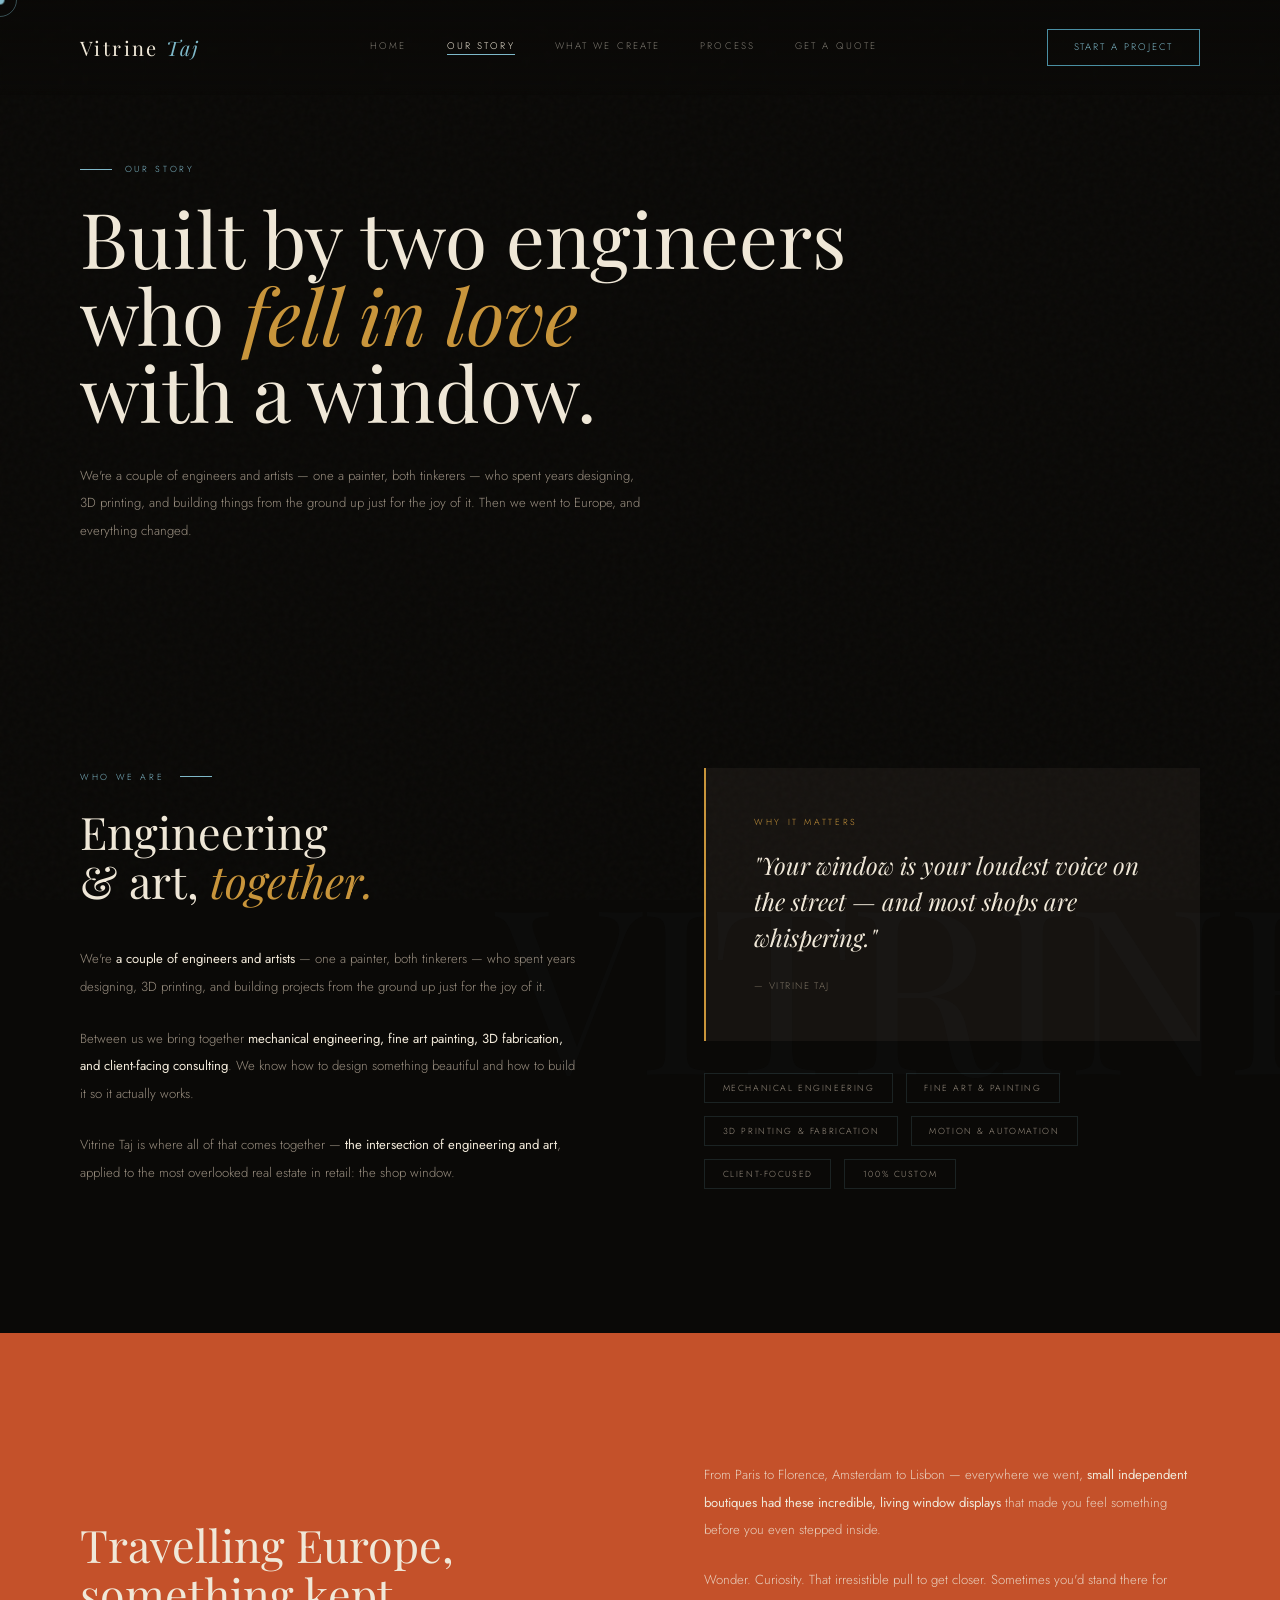
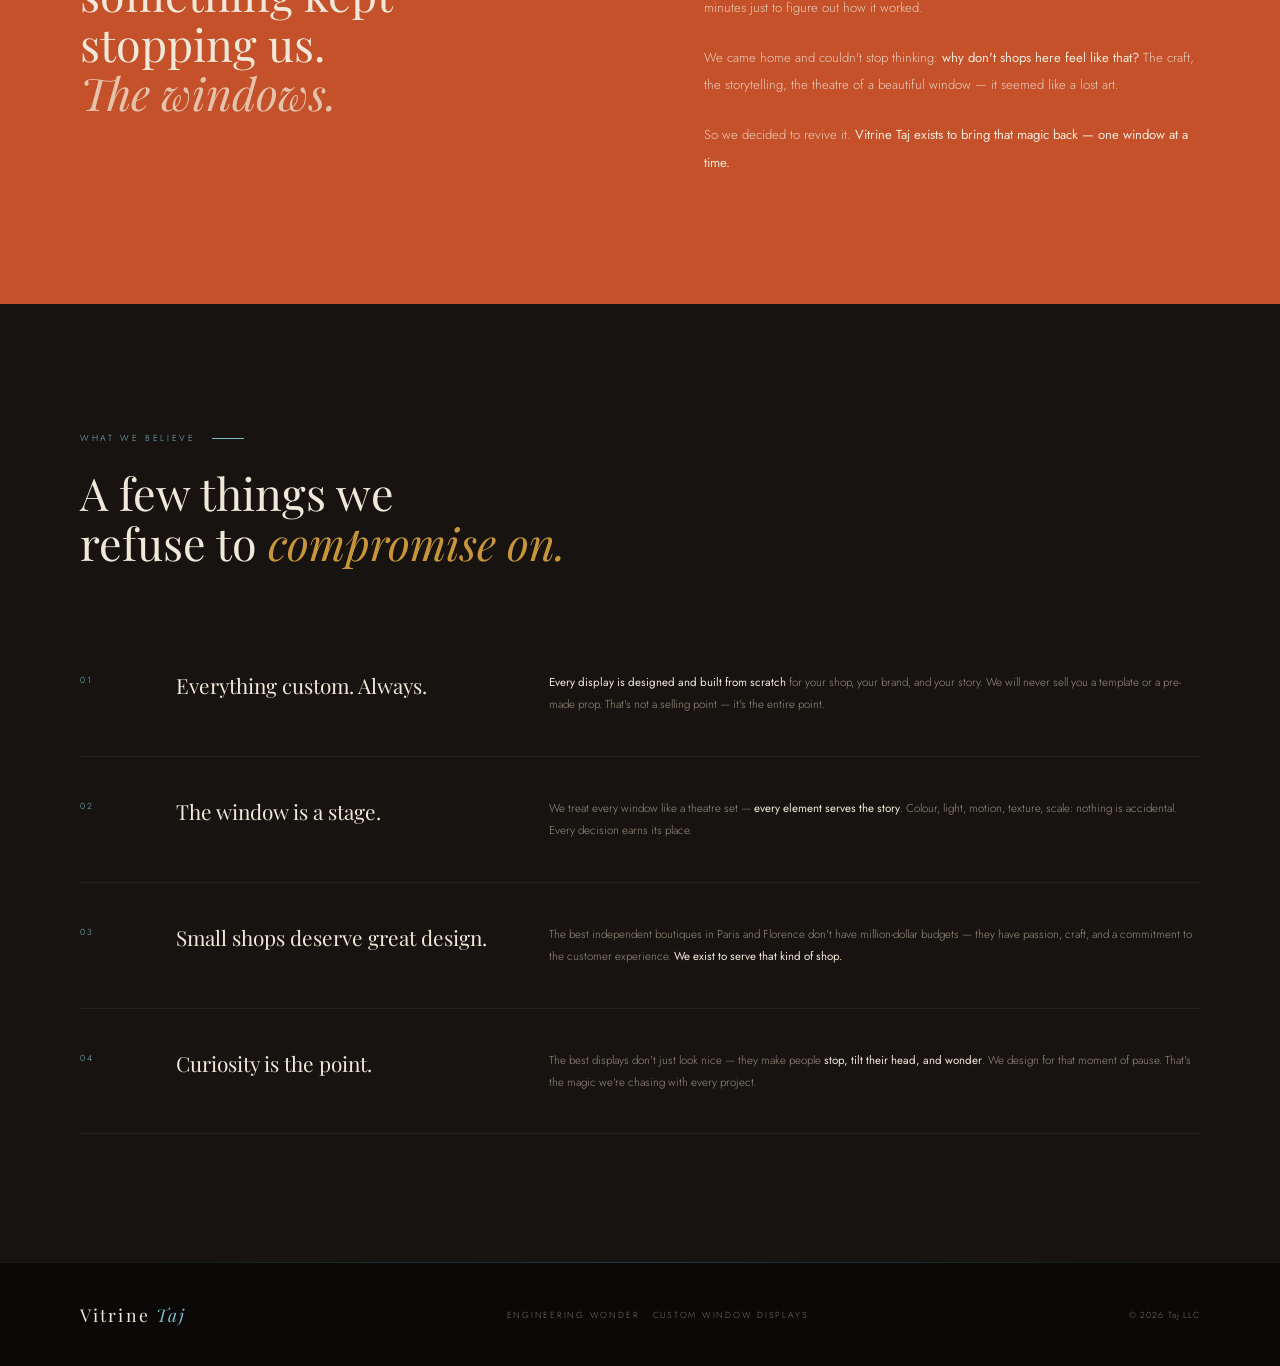
==== about.html @ 6ed7e07c "Add files via upload" ====
<!DOCTYPE html>
<html lang="en">
<head>
<meta charset="UTF-8">
<meta name="viewport" content="width=device-width, initial-scale=1.0">
<meta name="description" content="The story behind Vitrine Taj — two engineers and artists inspired by European shop windows.">
<title>Our Story — Vitrine Taj</title>
<link rel="stylesheet" href="styles.css">
<style>
.about { padding:9rem 5rem;display:grid;grid-template-columns:1fr 1fr;gap:8rem;align-items:center;position:relative;overflow:hidden; }
.about::before { content:'VITRINE';position:absolute;right:-5rem;top:50%;transform:translateY(-50%);font-family:'Playfair Display',serif;font-size:18vw;font-weight:400;color:rgba(126,184,201,.025);pointer-events:none;white-space:nowrap;letter-spacing:-.02em; }
.about-text { font-size:.82rem;line-height:2.1;color:var(--muted-lt);margin-top:2.5rem; }
.about-text p+p { margin-top:1.5rem; }
.about-text strong { color:var(--cream);font-weight:400; }
.about-card { background:var(--dusk);padding:3rem;border-left:2px solid var(--gold); }
.about-card-eyebrow { font-size:.55rem;letter-spacing:.3em;text-transform:uppercase;color:var(--gold);margin-bottom:1.2rem; }
.about-card-quote { font-family:'Playfair Display',serif;font-size:1.5rem;font-style:italic;line-height:1.5;color:var(--cream); }
.about-card-attr { margin-top:1.5rem;font-size:.6rem;letter-spacing:.15em;text-transform:uppercase;color:var(--muted); }
.about-tags { display:flex;flex-wrap:wrap;gap:.8rem;margin-top:2rem; }
.tag { font-size:.55rem;letter-spacing:.18em;text-transform:uppercase;padding:.5rem 1.1rem;border:1px solid rgba(126,184,201,0.15);color:var(--muted-lt);transition:all .3s; }
.tag:hover { border-color:var(--blue);color:var(--cream); }

/* Europe section */
.europe { padding:8rem 5rem;background:var(--orange);display:grid;grid-template-columns:1fr 1fr;gap:8rem;align-items:center; }
.europe h2 { font-family:'Playfair Display',serif;font-size:clamp(2rem,3.5vw,4rem);font-weight:400;line-height:1.1;color:var(--cream); }
.europe h2 em { font-style:italic;color:rgba(240,232,216,.75); }
.europe-body { font-size:.82rem;line-height:2.1;color:rgba(240,232,216,.85); }
.europe-body p+p { margin-top:1.4rem; }
.europe-body strong { color:var(--cream);font-weight:400; }

/* Values */
.values { padding:8rem 5rem;background:var(--dusk); }
.values-list { margin-top:4rem;display:flex;flex-direction:column; }
.value-item { display:grid;grid-template-columns:3rem 1fr 2fr;gap:3rem;align-items:start;padding:2.5rem 0;border-bottom:1px solid rgba(255,255,255,.06); }
.value-num { font-size:.55rem;letter-spacing:.25em;text-transform:uppercase;color:var(--blue);padding-top:.2rem; }
.value-title { font-family:'Playfair Display',serif;font-size:1.3rem;font-weight:400; }
.value-body { font-size:.72rem;line-height:1.95;color:var(--muted-lt); }
.value-body strong { color:var(--cream);font-weight:400; }

@media(max-width:1024px){
  .about,.europe,.values { padding:6rem 2.5rem; }
  .about,.europe { grid-template-columns:1fr;gap:3rem; }
  .value-item { grid-template-columns:2rem 1fr;grid-template-rows:auto auto; }
  .value-body { grid-column:2; }
}
</style>
</head>
<body>
<div class="cur" id="cur"></div>
<div class="cur-r" id="curR"></div>

<nav id="mainNav">
  <a class="nav-logo" href="index.html">Vitrine <span>Taj</span></a>
  <div class="nav-links">
    <a href="index.html">Home</a>
    <a href="about.html">Our Story</a>
    <a href="services.html">What We Create</a>
    <a href="process.html">Process</a>
    <a href="contact.html">Get a Quote</a>
  </div>
  <a href="contact.html" class="nav-cta">Start a Project</a>
  <button class="nav-hamburger" aria-label="Menu"><span></span><span></span><span></span></button>
</nav>
<div class="nav-drawer">
  <a href="index.html">Home</a>
  <a href="about.html">Our Story</a>
  <a href="services.html">What We Create</a>
  <a href="process.html">Process</a>
  <a href="contact.html">Get a Quote</a>
</div>

<div class="page-hero">
  <div class="page-hero-eyebrow" style="opacity:0;animation:riseIn .8s .2s forwards;">Our Story</div>
  <h1 style="opacity:0;animation:riseIn .9s .3s forwards;">Built by two engineers<br>who <em>fell in love</em><br>with a window.</h1>
  <p>We're a couple of engineers and artists — one a painter, both tinkerers — who spent years designing, 3D printing, and building things from the ground up just for the joy of it. Then we went to Europe, and everything changed.</p>
</div>

<section class="about">
  <div class="reveal">
    <div class="section-label">Who We Are</div>
    <h2 class="section-heading">Engineering<br>&amp; art, <em>together.</em></h2>
    <div class="about-text">
      <p>We're <strong>a couple of engineers and artists</strong> — one a painter, both tinkerers — who spent years designing, 3D printing, and building projects from the ground up just for the joy of it.</p>
      <p>Between us we bring together <strong>mechanical engineering, fine art painting, 3D fabrication, and client-facing consulting</strong>. We know how to design something beautiful and how to build it so it actually works.</p>
      <p>Vitrine Taj is where all of that comes together — <strong>the intersection of engineering and art</strong>, applied to the most overlooked real estate in retail: the shop window.</p>
    </div>
  </div>
  <div class="reveal">
    <div class="about-card">
      <div class="about-card-eyebrow">Why it matters</div>
      <div class="about-card-quote">"Your window is your loudest voice on the street — and most shops are whispering."</div>
      <div class="about-card-attr">— Vitrine Taj</div>
    </div>
    <div class="about-tags">
      <span class="tag">Mechanical Engineering</span>
      <span class="tag">Fine Art &amp; Painting</span>
      <span class="tag">3D Printing &amp; Fabrication</span>
      <span class="tag">Motion &amp; Automation</span>
      <span class="tag">Client-Focused</span>
      <span class="tag">100% Custom</span>
    </div>
  </div>
</section>

<section class="europe">
  <div class="reveal">
    <h2>Travelling Europe,<br>something kept<br>stopping us.<br><em>The windows.</em></h2>
  </div>
  <div class="reveal">
    <div class="europe-body">
      <p>From Paris to Florence, Amsterdam to Lisbon — everywhere we went, <strong>small independent boutiques had these incredible, living window displays</strong> that made you feel something before you even stepped inside.</p>
      <p>Wonder. Curiosity. That irresistible pull to get closer. Sometimes you'd stand there for minutes just to figure out how it worked.</p>
      <p>We came home and couldn't stop thinking: <strong>why don't shops here feel like that?</strong> The craft, the storytelling, the theatre of a beautiful window — it seemed like a lost art.</p>
      <p>So we decided to revive it. <strong>Vitrine Taj exists to bring that magic back — one window at a time.</strong></p>
    </div>
  </div>
</section>

<section class="values">
  <div class="reveal">
    <div class="section-label">What We Believe</div>
    <h2 class="section-heading">A few things we<br>refuse to <em>compromise on.</em></h2>
  </div>
  <div class="values-list">
    <div class="value-item reveal">
      <div class="value-num">01</div>
      <div class="value-title">Everything custom. Always.</div>
      <div class="value-body"><strong>Every display is designed and built from scratch</strong> for your shop, your brand, and your story. We will never sell you a template or a pre-made prop. That's not a selling point — it's the entire point.</div>
    </div>
    <div class="value-item reveal">
      <div class="value-num">02</div>
      <div class="value-title">The window is a stage.</div>
      <div class="value-body">We treat every window like a theatre set — <strong>every element serves the story</strong>. Colour, light, motion, texture, scale: nothing is accidental. Every decision earns its place.</div>
    </div>
    <div class="value-item reveal">
      <div class="value-num">03</div>
      <div class="value-title">Small shops deserve great design.</div>
      <div class="value-body">The best independent boutiques in Paris and Florence don't have million-dollar budgets — they have passion, craft, and a commitment to the customer experience. <strong>We exist to serve that kind of shop.</strong></div>
    </div>
    <div class="value-item reveal">
      <div class="value-num">04</div>
      <div class="value-title">Curiosity is the point.</div>
      <div class="value-body">The best displays don't just look nice — they make people <strong>stop, tilt their head, and wonder</strong>. We design for that moment of pause. That's the magic we're chasing with every project.</div>
    </div>
  </div>
</section>

<footer>
  <div class="footer-logo">Vitrine <span>Taj</span></div>
  <div class="footer-tagline">Engineering Wonder · Custom Window Displays</div>
  <div class="footer-copy">© 2026 Taj LLC</div>
</footer>

<script src="main.js"></script>
</body>
</html>
---- styles.css ----
/*
  VITRINE TAJ — Shared Stylesheet
  Color Philosophy:
  Charcoal black  #0a0907  the stage
  Burnt orange    #c4512a  warmth, craft, CTAs
  Slate blue      #7eb8c9  glass, sky, precision
  Antique gold    #c9953a  bridges warm & cool
  Warm cream      #f0e8d8  artisanal, readable
*/

@import url('https://fonts.googleapis.com/css2?family=Playfair+Display:ital,wght@0,400;0,500;1,400;1,500&family=Jost:wght@200;300;400&display=swap');

*, *::before, *::after { margin:0; padding:0; box-sizing:border-box; }
html { scroll-behavior:smooth; }

:root {
  --night:      #0a0907;
  --dusk:       #161310;
  --dusk-mid:   #1e1a15;
  --cream:      #f0e8d8;
  --orange:     #c4512a;
  --blue:       #7eb8c9;
  --blue-deep:  #4a8fa3;
  --blue-dim:   rgba(126,184,201,0.1);
  --gold:       #c9953a;
  --muted:      #7a7060;
  --muted-lt:   #9a8f80;
}

body {
  background: var(--night);
  color: var(--cream);
  font-family: 'Jost', sans-serif;
  font-weight: 300;
  overflow-x: hidden;
  cursor: none;
  -webkit-font-smoothing: antialiased;
}
body::after {
  content:''; position:fixed; inset:0; z-index:0; pointer-events:none; opacity:.025;
  background-image:url("data:image/svg+xml,%3Csvg viewBox='0 0 200 200' xmlns='http://www.w3.org/2000/svg'%3E%3Cfilter id='n'%3E%3CfeTurbulence type='fractalNoise' baseFrequency='0.85' numOctaves='4' stitchTiles='stitch'/%3E%3C/filter%3E%3Crect width='100%25' height='100%25' filter='url(%23n)'/%3E%3C/svg%3E");
}

/* CURSOR */
.cur { width:9px;height:9px;background:var(--blue);border-radius:50%;position:fixed;pointer-events:none;z-index:9999;transform:translate(-50%,-50%);transition:transform .15s,background .2s;mix-blend-mode:screen; }
.cur-r { width:34px;height:34px;border:1px solid rgba(126,184,201,0.4);border-radius:50%;position:fixed;pointer-events:none;z-index:9998;transform:translate(-50%,-50%);transition:all .35s ease; }

/* NAV */
nav { position:fixed;top:0;left:0;right:0;z-index:200;display:flex;justify-content:space-between;align-items:center;padding:1.8rem 5rem;background:linear-gradient(to bottom,rgba(10,9,7,.92) 0%,transparent 100%);backdrop-filter:blur(4px);border-bottom:1px solid transparent;transition:background .3s,border-color .3s; }
nav.scrolled { background:rgba(10,9,7,0.96);border-bottom-color:rgba(126,184,201,0.1); }
.nav-logo { font-family:'Playfair Display',serif;font-size:1.25rem;font-weight:400;letter-spacing:.12em;color:var(--cream);text-decoration:none; }
.nav-logo span { color:var(--blue);font-style:italic; }
.nav-links { display:flex;gap:2.5rem; }
.nav-links a { font-size:.6rem;letter-spacing:.22em;text-transform:uppercase;color:var(--cream);text-decoration:none;opacity:.5;transition:opacity .3s;position:relative;padding-bottom:2px; }
.nav-links a::after { content:'';position:absolute;bottom:0;left:0;right:0;height:1px;background:var(--blue);transform:scaleX(0);transition:transform .3s;transform-origin:left; }
.nav-links a:hover { opacity:1; }
.nav-links a:hover::after,.nav-links a.active::after { transform:scaleX(1); }
.nav-links a.active { opacity:1; }
.nav-cta { font-size:.6rem;letter-spacing:.2em;text-transform:uppercase;padding:.65rem 1.6rem;border:1px solid var(--blue-deep);color:var(--blue);text-decoration:none;transition:all .3s; }
.nav-cta:hover { background:var(--blue-deep);color:var(--night); }

/* MOBILE NAV */
.nav-hamburger { display:none;flex-direction:column;gap:5px;background:none;border:none;cursor:none;padding:.5rem; }
.nav-hamburger span { display:block;width:22px;height:1px;background:var(--cream);transition:all .3s; }
.nav-drawer { display:none;position:fixed;inset:0;background:var(--night);z-index:199;flex-direction:column;align-items:center;justify-content:center;gap:2rem;opacity:0;pointer-events:none;transition:opacity .3s; }
.nav-drawer.open { opacity:1;pointer-events:all; }
.nav-drawer a { font-size:.9rem;letter-spacing:.18em;text-transform:uppercase;color:var(--muted-lt);text-decoration:none;transition:color .3s; }
.nav-drawer a:hover { color:var(--cream); }

/* BUTTONS */
.btn-fill { padding:1rem 2.8rem;background:var(--orange);color:var(--cream);font-family:'Jost',sans-serif;font-size:.6rem;letter-spacing:.2em;text-transform:uppercase;text-decoration:none;border:none;cursor:none;position:relative;overflow:hidden;transition:all .3s;display:inline-block; }
.btn-fill::after { content:'';position:absolute;inset:0;background:var(--blue-deep);transform:translateX(-101%);transition:transform .35s ease; }
.btn-fill:hover::after { transform:translateX(0); }
.btn-fill span { position:relative;z-index:1; }
.btn-ghost { font-size:.6rem;letter-spacing:.2em;text-transform:uppercase;padding:.8rem 2rem;border:1px solid rgba(126,184,201,0.3);color:var(--blue);text-decoration:none;transition:all .3s;display:inline-block; }
.btn-ghost:hover { border-color:var(--blue);background:var(--blue-dim);color:var(--cream); }
.btn-line { font-size:.6rem;letter-spacing:.18em;text-transform:uppercase;color:var(--muted-lt);text-decoration:none;border-bottom:1px solid transparent;transition:all .3s;padding-bottom:2px; }
.btn-line:hover { color:var(--blue);border-color:var(--blue); }

/* SECTION SHARED */
.section-label { display:flex;align-items:center;gap:1rem;font-size:.55rem;letter-spacing:.3em;text-transform:uppercase;color:var(--blue);margin-bottom:1.5rem; }
.section-label::after { content:'';flex:0 0 2rem;height:1px;background:var(--blue); }
.section-heading { font-family:'Playfair Display',serif;font-size:clamp(2.2rem,3.5vw,3.8rem);font-weight:400;line-height:1.1; }
.section-heading em { font-style:italic;color:var(--gold); }

/* PAGE HERO (inner pages) */
.page-hero { padding:calc(7rem + 4vw) 5rem 5rem; }
.page-hero-eyebrow { font-size:.55rem;letter-spacing:.3em;text-transform:uppercase;color:var(--blue);margin-bottom:1.5rem;display:flex;align-items:center;gap:.8rem; }
.page-hero-eyebrow::before { content:'';width:2rem;height:1px;background:var(--blue); }
.page-hero h1 { font-family:'Playfair Display',serif;font-size:clamp(3rem,6vw,7rem);font-weight:400;line-height:1.0;opacity:0;animation:riseIn .9s .3s forwards; }
.page-hero h1 em { font-style:italic;color:var(--gold); }
.page-hero p { font-size:.82rem;line-height:2.1;color:var(--muted-lt);max-width:560px;margin-top:2rem;opacity:0;animation:riseIn .9s .5s forwards; }
.page-hero p strong { color:var(--cream);font-weight:400; }

/* FOOTER */
footer { padding:2.5rem 5rem;background:var(--night);border-top:1px solid rgba(126,184,201,0.08);display:flex;justify-content:space-between;align-items:center;position:relative; }
footer::before { content:'';position:absolute;top:-1px;left:5rem;right:5rem;height:1px;background:linear-gradient(to right,transparent,var(--blue-deep),transparent);opacity:.3; }
.footer-logo { font-family:'Playfair Display',serif;font-size:1.1rem;letter-spacing:.12em; }
.footer-logo span { color:var(--blue);font-style:italic; }
.footer-tagline { font-size:.55rem;letter-spacing:.2em;text-transform:uppercase;color:var(--muted); }
.footer-copy { font-size:.55rem;letter-spacing:.1em;color:var(--muted); }

/* SCROLL REVEAL */
.reveal { opacity:0;transform:translateY(36px);transition:opacity .9s ease,transform .9s ease; }
.reveal.visible { opacity:1;transform:none; }

/* ANIMATIONS */
@keyframes riseIn { from{opacity:0;transform:translateY(28px)}to{opacity:1;transform:translateY(0)} }
@keyframes floatShape { 0%,100%{transform:translateY(0) rotate(var(--r,0deg))}50%{transform:translateY(-18px) rotate(calc(var(--r,0deg) + 8deg))} }
@keyframes orbit { from{transform:rotate(0deg)}to{transform:rotate(360deg)} }
@keyframes spinSlow { from{transform:rotate(0deg)}to{transform:rotate(360deg)} }
@keyframes lightPulse { from{opacity:.7}to{opacity:1} }
@keyframes tickerRoll { from{transform:translateX(0)}to{transform:translateX(-50%)} }

/* RESPONSIVE */
@media(max-width:1024px){
  nav { padding:1.5rem 2.5rem; }
  .nav-links,.nav-cta { display:none; }
  .nav-hamburger { display:flex; }
  .nav-drawer { display:flex; }
  .page-hero { padding:8rem 2.5rem 4rem; }
  footer { padding:2rem 2.5rem;flex-direction:column;gap:1rem;text-align:center; }
}
@media(max-width:600px){
  footer { padding:2rem 1.5rem; }
}
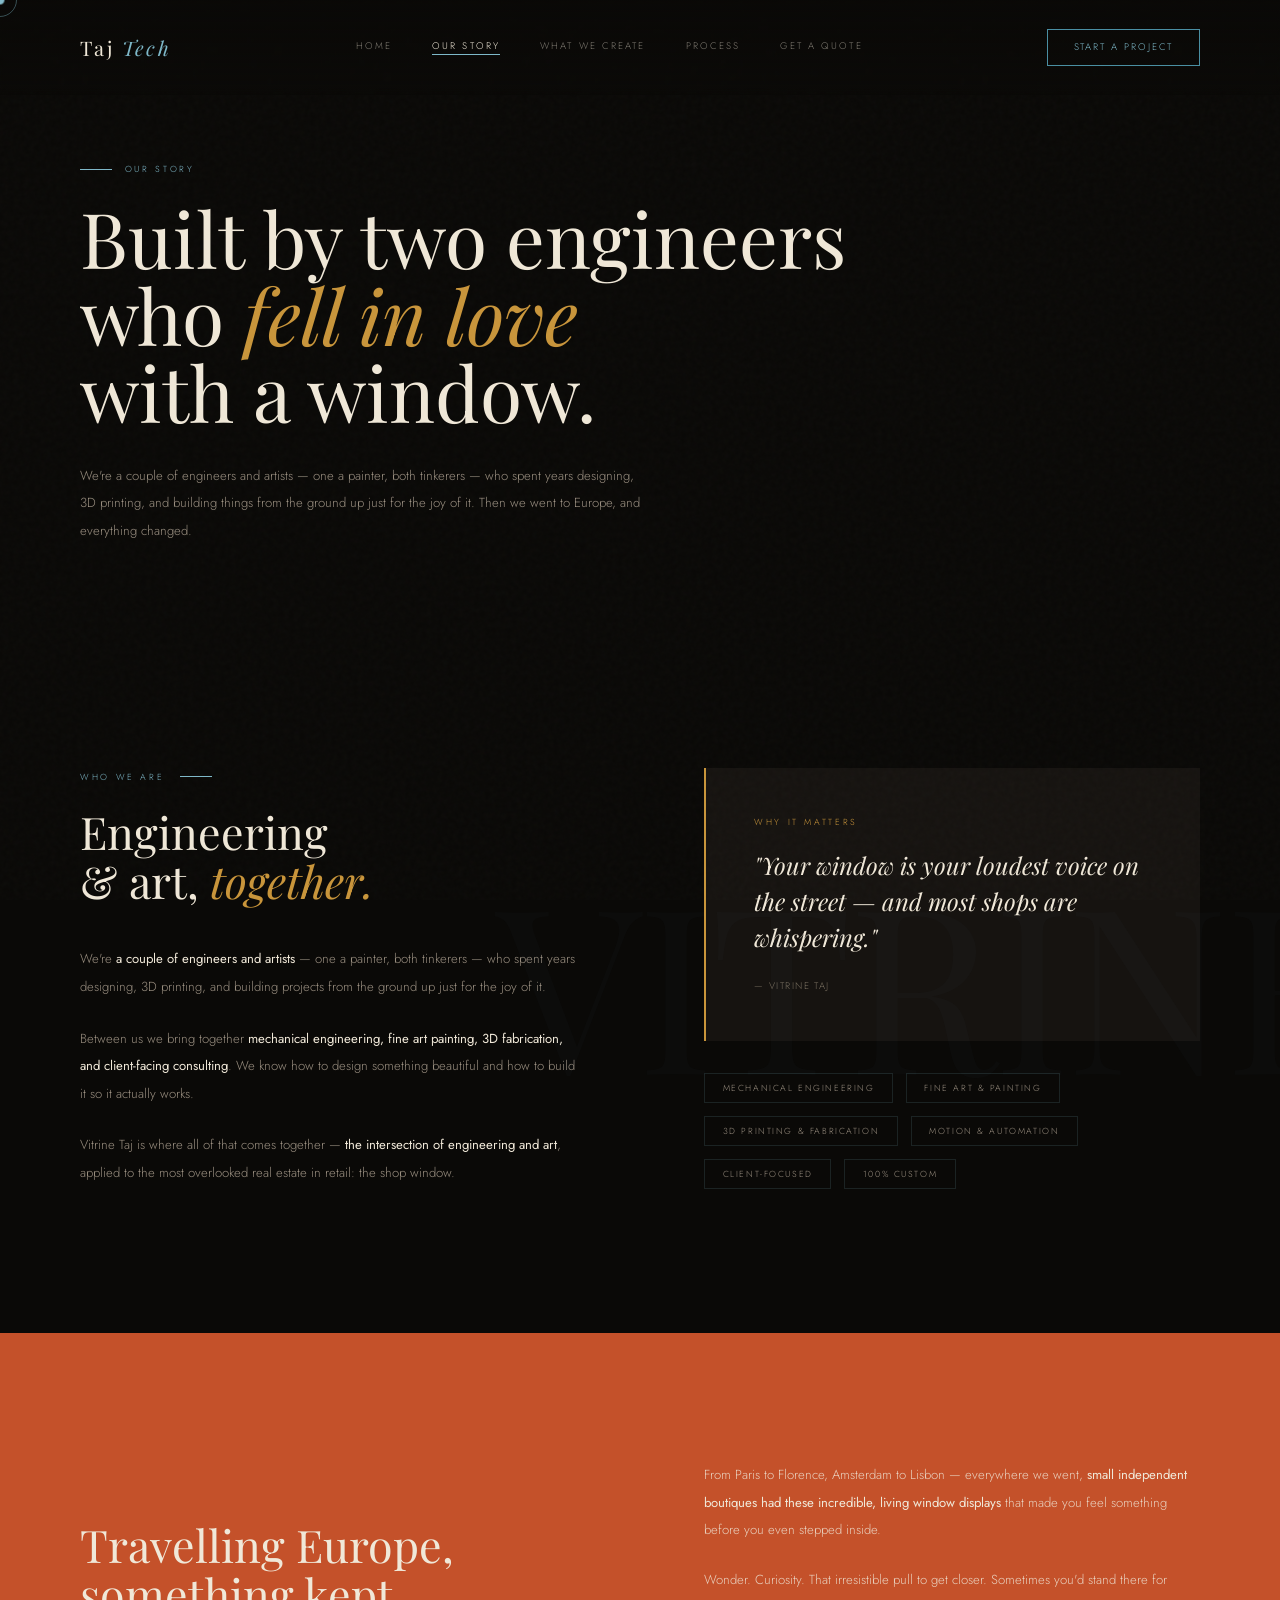
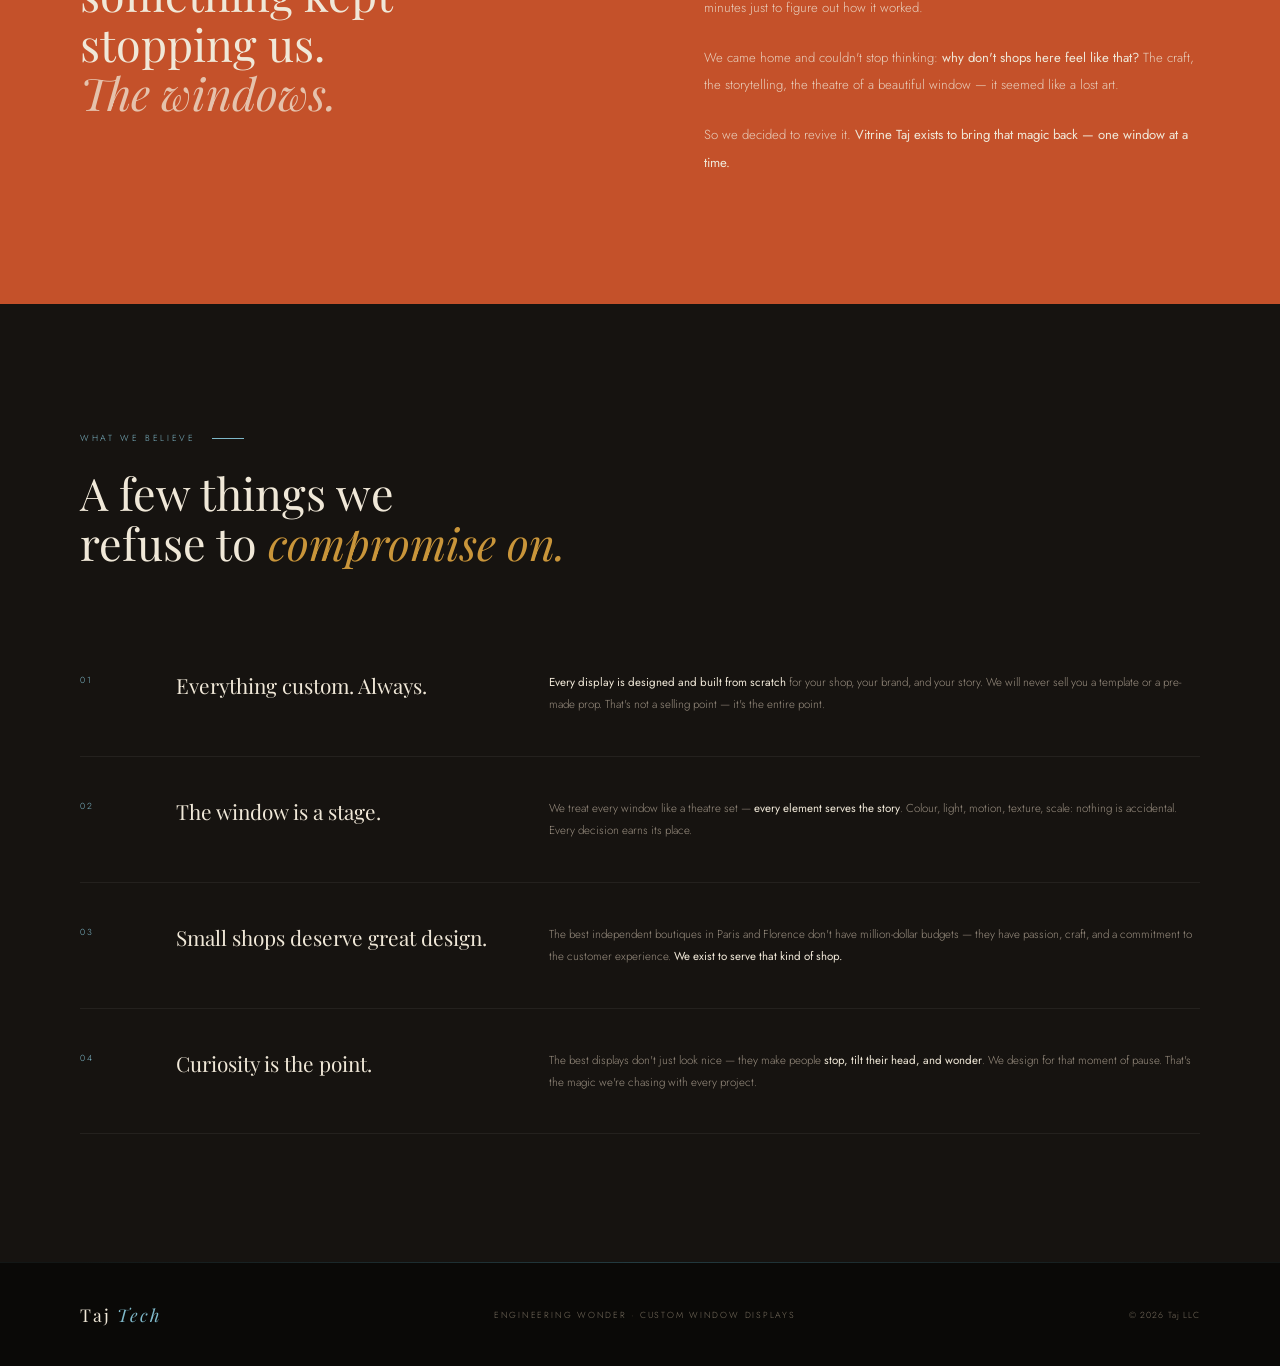
==== commit 7d6df7c0: "Rename Vitrine Taj to Taj Tech in about.html" ====
--- a/about.html
+++ b/about.html
@@ -4,7 +4,7 @@
 <meta charset="UTF-8">
 <meta name="viewport" content="width=device-width, initial-scale=1.0">
 <meta name="description" content="The story behind Vitrine Taj — two engineers and artists inspired by European shop windows.">
-<title>Our Story — Vitrine Taj</title>
+<title>Our Story — Taj Tech</title>
 <link rel="stylesheet" href="styles.css">
 <style>
 .about { padding:9rem 5rem;display:grid;grid-template-columns:1fr 1fr;gap:8rem;align-items:center;position:relative;overflow:hidden; }
@@ -50,7 +50,7 @@
 <div class="cur-r" id="curR"></div>
 
 <nav id="mainNav">
-  <a class="nav-logo" href="index.html">Vitrine <span>Taj</span></a>
+  <a class="nav-logo" href="index.html">Taj <span>Tech</span></a>
   <div class="nav-links">
     <a href="index.html">Home</a>
     <a href="about.html">Our Story</a>
@@ -146,7 +146,7 @@
 </section>
 
 <footer>
-  <div class="footer-logo">Vitrine <span>Taj</span></div>
+  <div class="footer-logo">Taj <span>Tech</span></div>
   <div class="footer-tagline">Engineering Wonder · Custom Window Displays</div>
   <div class="footer-copy">© 2026 Taj LLC</div>
 </footer>
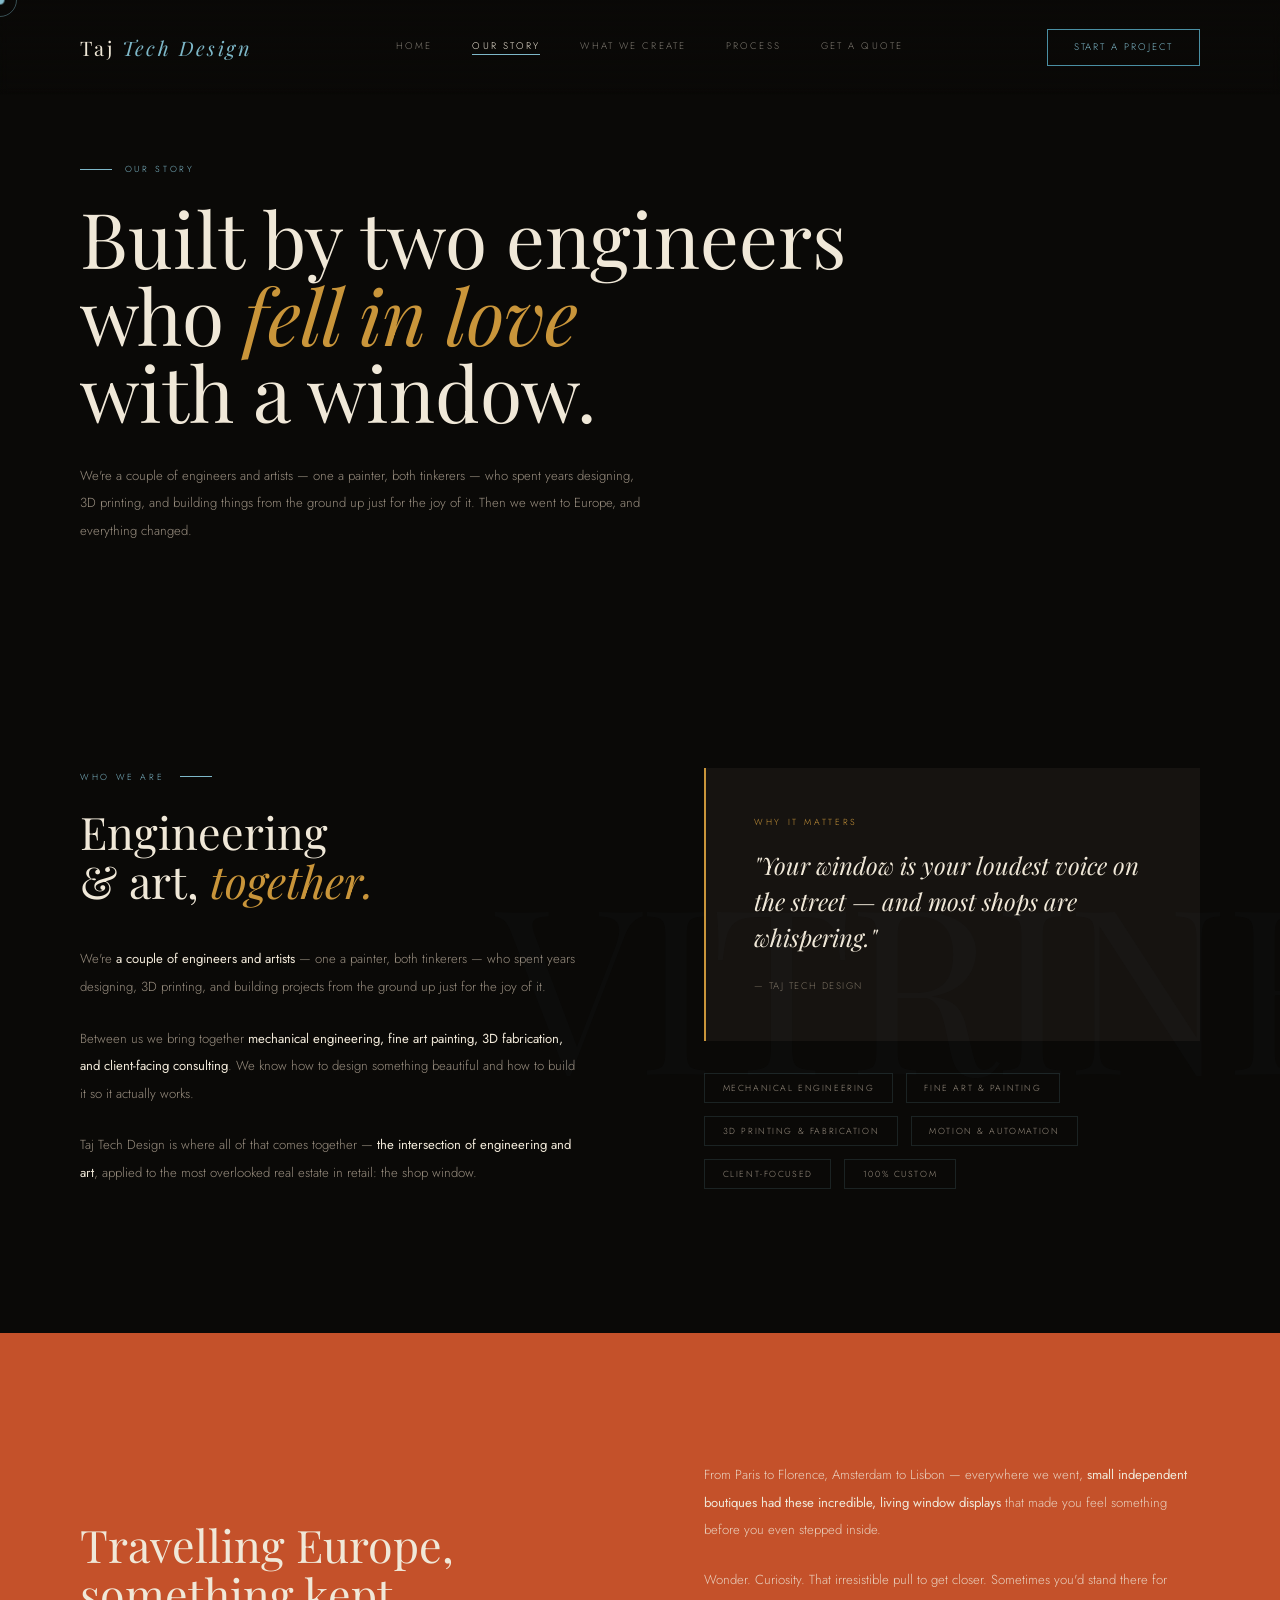
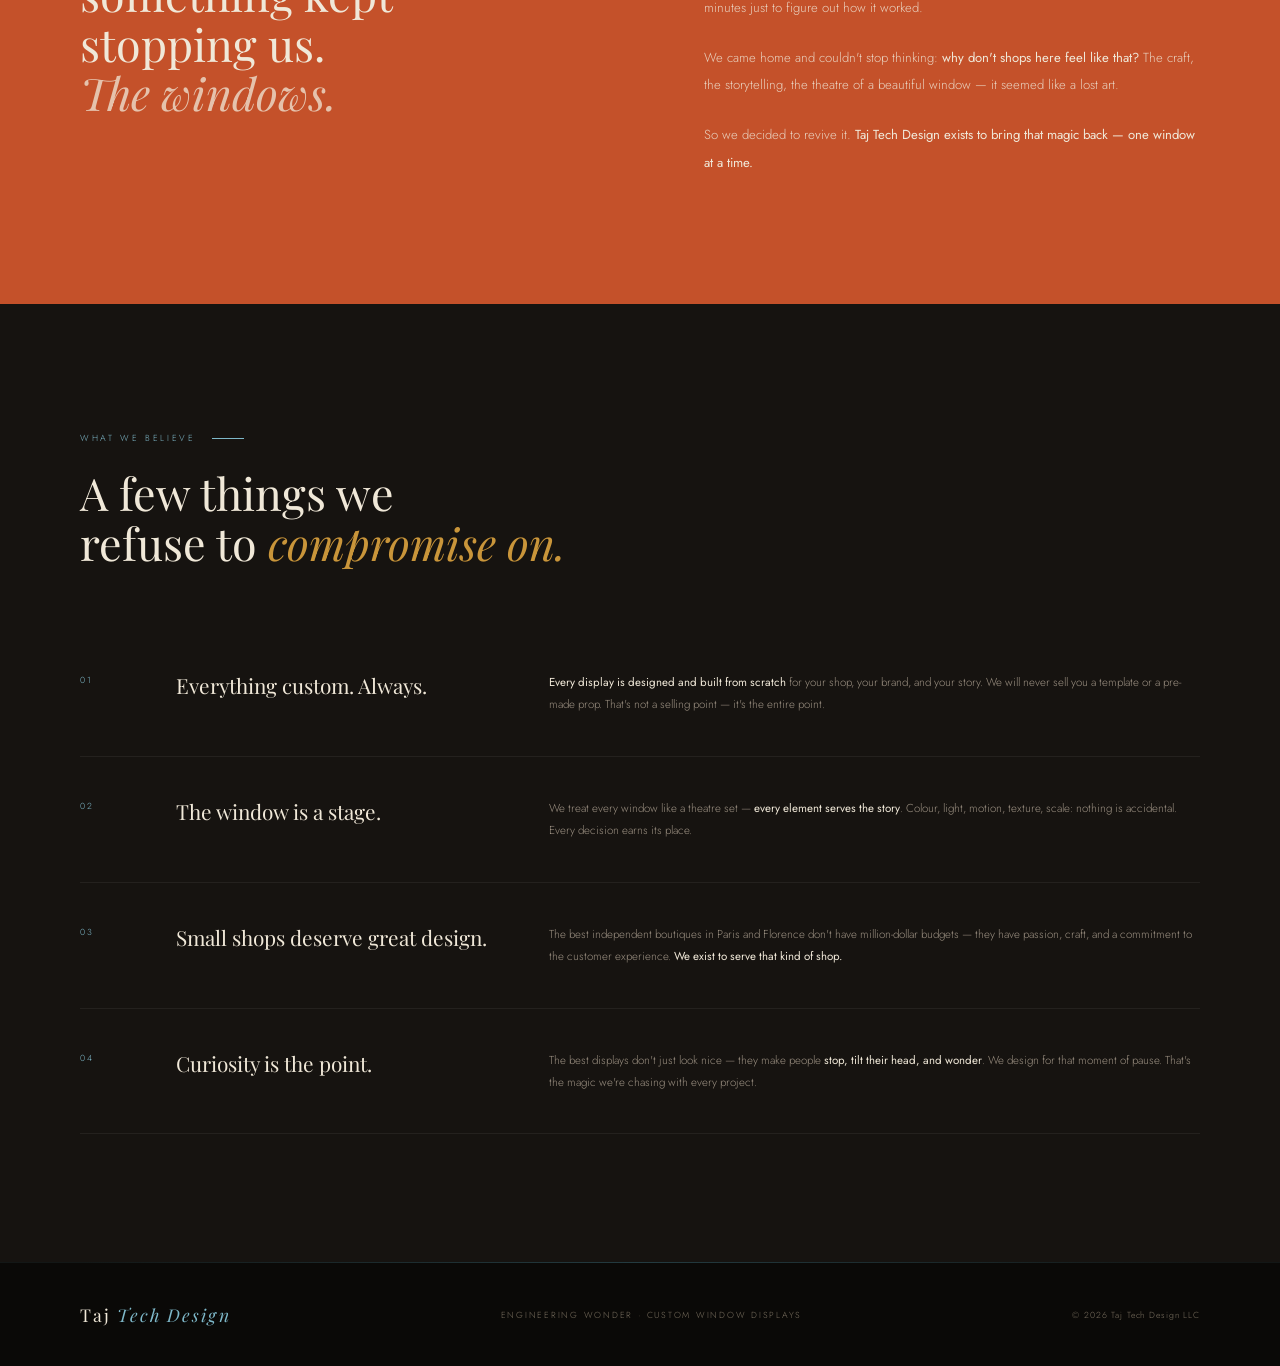
==== commit 50f5ea72: "Update branding from 'Vitrine Taj' to 'Taj Tech Design'" ====
--- a/about.html
+++ b/about.html
@@ -3,8 +3,8 @@
 <head>
 <meta charset="UTF-8">
 <meta name="viewport" content="width=device-width, initial-scale=1.0">
-<meta name="description" content="The story behind Vitrine Taj — two engineers and artists inspired by European shop windows.">
-<title>Our Story — Taj Tech</title>
+<meta name="description" content="The story behind Taj Tech Design— two engineers and artists inspired by European shop windows.">
+<title>Our Story — Taj Tech Design</title>
 <link rel="stylesheet" href="styles.css">
 <style>
 .about { padding:9rem 5rem;display:grid;grid-template-columns:1fr 1fr;gap:8rem;align-items:center;position:relative;overflow:hidden; }
@@ -50,7 +50,7 @@
 <div class="cur-r" id="curR"></div>
 
 <nav id="mainNav">
-  <a class="nav-logo" href="index.html">Taj <span>Tech</span></a>
+  <a class="nav-logo" href="index.html">Taj <span>Tech <span>Design </span></span></a>
   <div class="nav-links">
     <a href="index.html">Home</a>
     <a href="about.html">Our Story</a>
@@ -82,14 +82,14 @@
     <div class="about-text">
       <p>We're <strong>a couple of engineers and artists</strong> — one a painter, both tinkerers — who spent years designing, 3D printing, and building projects from the ground up just for the joy of it.</p>
       <p>Between us we bring together <strong>mechanical engineering, fine art painting, 3D fabrication, and client-facing consulting</strong>. We know how to design something beautiful and how to build it so it actually works.</p>
-      <p>Vitrine Taj is where all of that comes together — <strong>the intersection of engineering and art</strong>, applied to the most overlooked real estate in retail: the shop window.</p>
+      <p>Taj Tech Design is where all of that comes together — <strong>the intersection of engineering and art</strong>, applied to the most overlooked real estate in retail: the shop window.</p>
     </div>
   </div>
   <div class="reveal">
     <div class="about-card">
       <div class="about-card-eyebrow">Why it matters</div>
       <div class="about-card-quote">"Your window is your loudest voice on the street — and most shops are whispering."</div>
-      <div class="about-card-attr">— Vitrine Taj</div>
+      <div class="about-card-attr">— Taj Tech Design</div>
     </div>
     <div class="about-tags">
       <span class="tag">Mechanical Engineering</span>
@@ -111,7 +111,7 @@
       <p>From Paris to Florence, Amsterdam to Lisbon — everywhere we went, <strong>small independent boutiques had these incredible, living window displays</strong> that made you feel something before you even stepped inside.</p>
       <p>Wonder. Curiosity. That irresistible pull to get closer. Sometimes you'd stand there for minutes just to figure out how it worked.</p>
       <p>We came home and couldn't stop thinking: <strong>why don't shops here feel like that?</strong> The craft, the storytelling, the theatre of a beautiful window — it seemed like a lost art.</p>
-      <p>So we decided to revive it. <strong>Vitrine Taj exists to bring that magic back — one window at a time.</strong></p>
+      <p>So we decided to revive it. <strong>Taj Tech Design exists to bring that magic back — one window at a time.</strong></p>
     </div>
   </div>
 </section>
@@ -146,9 +146,9 @@
 </section>
 
 <footer>
-  <div class="footer-logo">Taj <span>Tech</span></div>
+  <div class="footer-logo">Taj <span>Tech <span> Design</span></span></div>
   <div class="footer-tagline">Engineering Wonder · Custom Window Displays</div>
-  <div class="footer-copy">© 2026 Taj LLC</div>
+  <div class="footer-copy">© 2026 Taj Tech Design LLC</div>
 </footer>
 
 <script src="main.js"></script>
--- a/styles.css
+++ b/styles.css
@@ -38,7 +38,7 @@
 }
 body::after {
   content:''; position:fixed; inset:0; z-index:0; pointer-events:none; opacity:.025;
-  background-image:url("data:image/svg+xml,%3Csvg viewBox='0 0 200 200' xmlns='http://www.w3.org/2000/svg'%3E%3Cfilter id='n'%3E%3CfeTurbulence type='fractalNoise' baseFrequency='0.85' numOctaves='4' stitchTiles='stitch'/%3E%3C/filter%3E%3Crect width='100%25' height='100%25' filter='url(%23n)'/%3E%3C/svg%3E");
+  background-image:url("data:image/svg+xml,%3Csvg viewBox='0 0 200 200' xmlns='https://www.w3.org/2000/svg'%3E%3Cfilter id='n'%3E%3CfeTurbulence type='fractalNoise' baseFrequency='0.85' numOctaves='4' stitchTiles='stitch'/%3E%3C/filter%3E%3Crect width='100%25' height='100%25' filter='url(%23n)'/%3E%3C/svg%3E");
 }
 
 /* CURSOR */
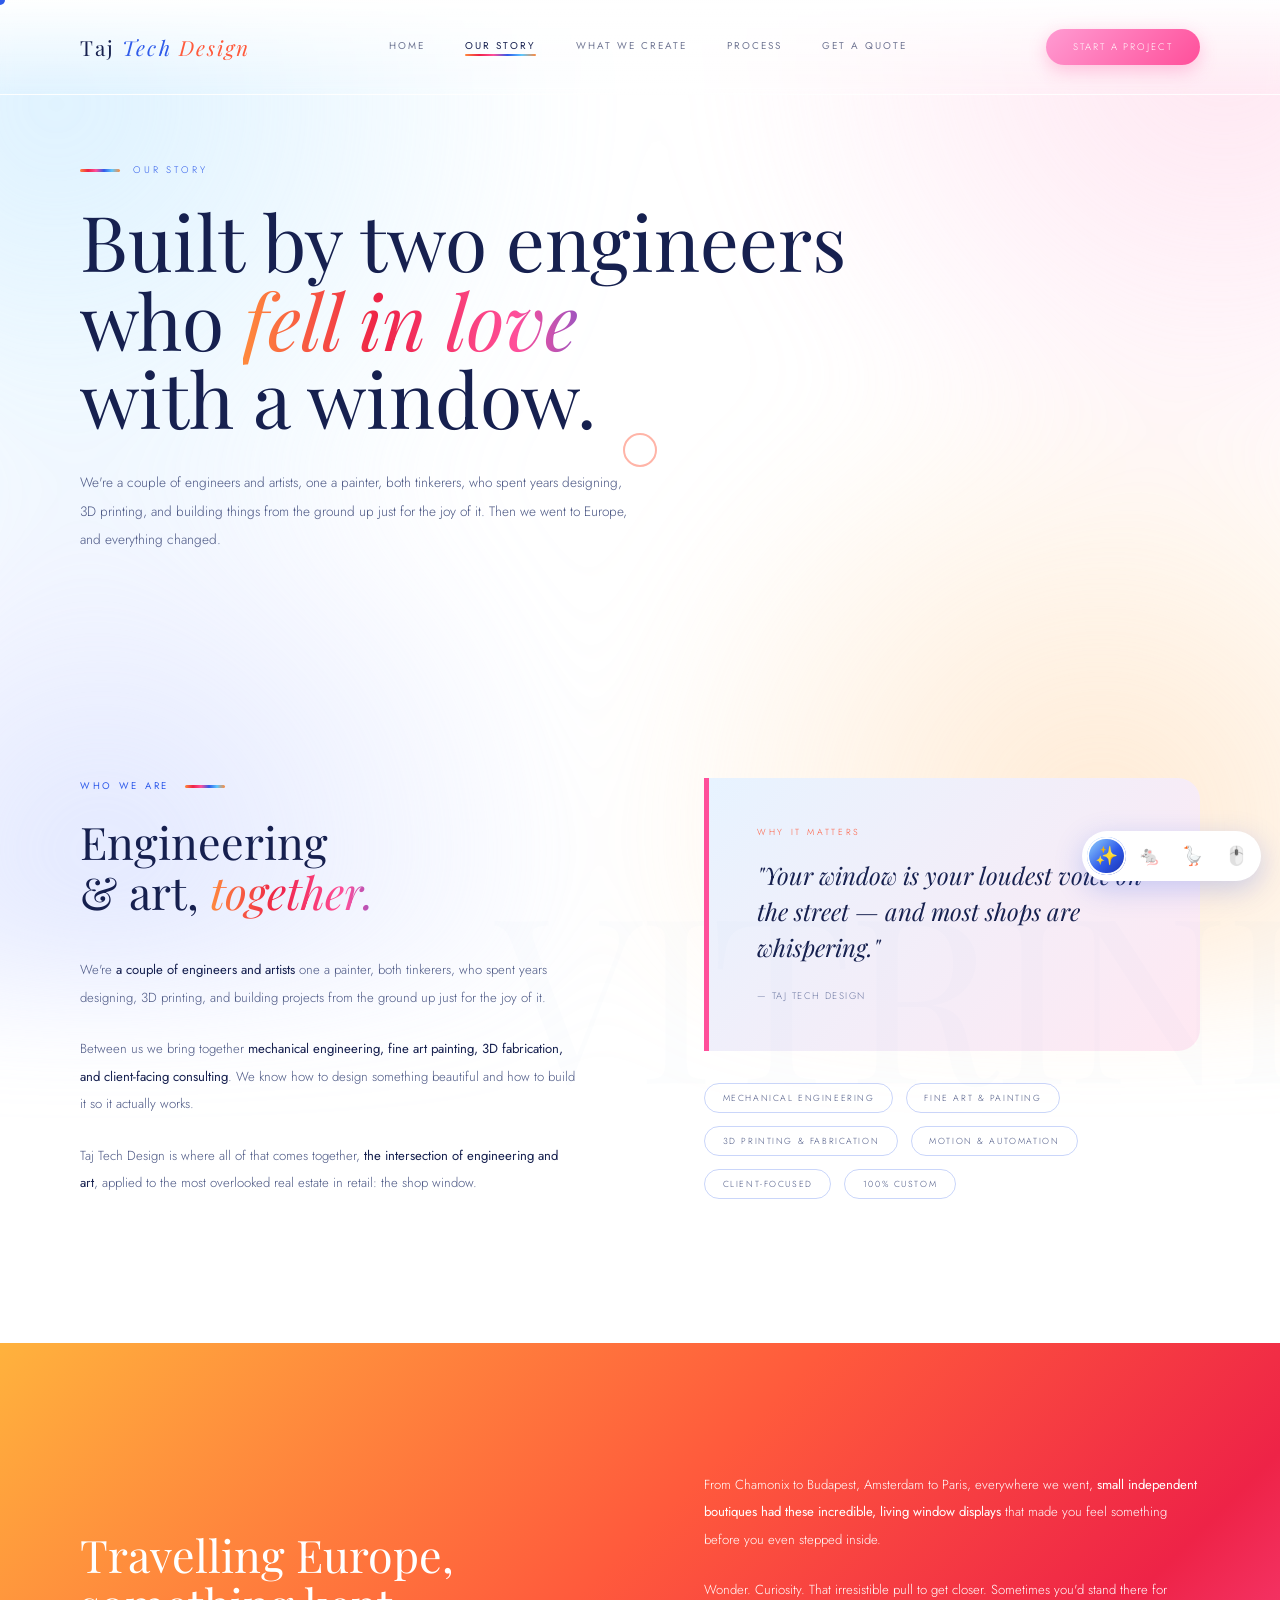
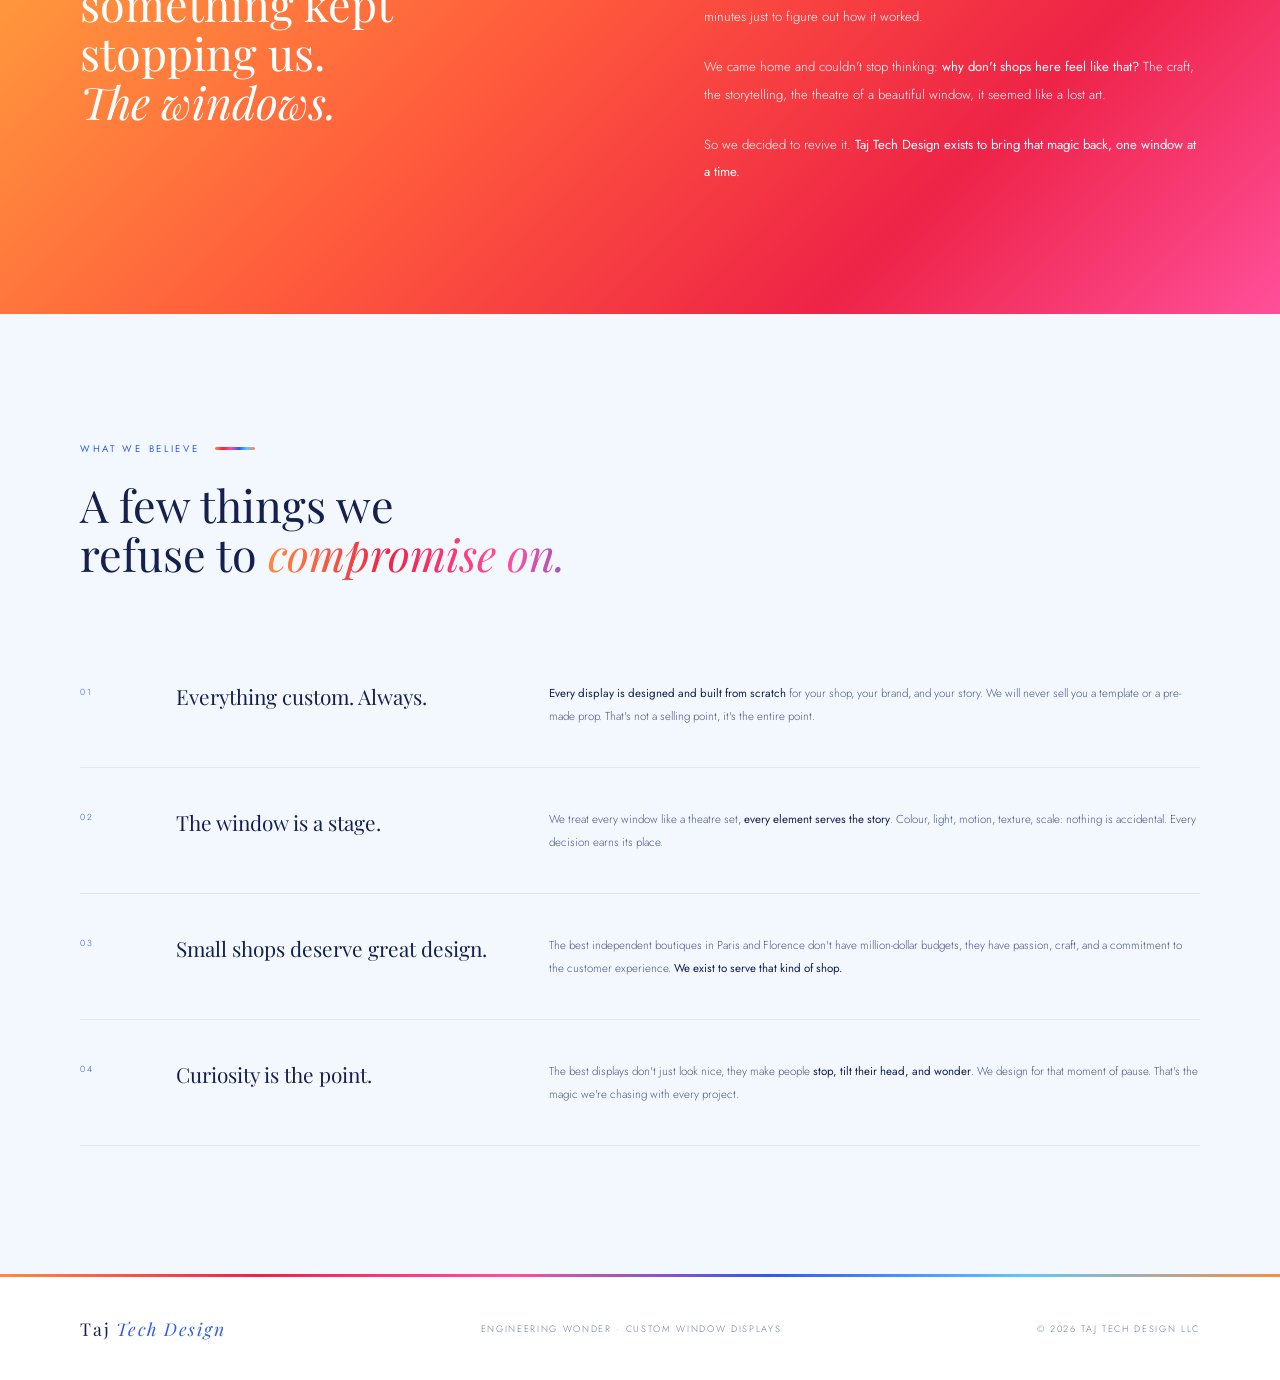
==== commit 620bd029: "Refine text and punctuation in about.html" ====
--- a/about.html
+++ b/about.html
@@ -4,7 +4,7 @@
 <meta charset="UTF-8">
 <meta name="viewport" content="width=device-width, initial-scale=1.0">
 <meta name="description" content="The story behind Taj Tech Design— two engineers and artists inspired by European shop windows.">
-<title>Our Story — Taj Tech Design</title>
+<title>Our Story: Taj Tech Design</title>
 <link rel="stylesheet" href="styles.css">
 <style>
 .about { padding:9rem 5rem;display:grid;grid-template-columns:1fr 1fr;gap:8rem;align-items:center;position:relative;overflow:hidden; }
@@ -72,7 +72,7 @@
 <div class="page-hero">
   <div class="page-hero-eyebrow" style="opacity:0;animation:riseIn .8s .2s forwards;">Our Story</div>
   <h1 style="opacity:0;animation:riseIn .9s .3s forwards;">Built by two engineers<br>who <em>fell in love</em><br>with a window.</h1>
-  <p>We're a couple of engineers and artists — one a painter, both tinkerers — who spent years designing, 3D printing, and building things from the ground up just for the joy of it. Then we went to Europe, and everything changed.</p>
+  <p>We're a couple of engineers and artists, one a painter, both tinkerers, who spent years designing, 3D printing, and building things from the ground up just for the joy of it. Then we went to Europe, and everything changed.</p>
 </div>
 
 <section class="about">
@@ -80,9 +80,9 @@
     <div class="section-label">Who We Are</div>
     <h2 class="section-heading">Engineering<br>&amp; art, <em>together.</em></h2>
     <div class="about-text">
-      <p>We're <strong>a couple of engineers and artists</strong> — one a painter, both tinkerers — who spent years designing, 3D printing, and building projects from the ground up just for the joy of it.</p>
+      <p>We're <strong>a couple of engineers and artists</strong> one a painter, both tinkerers, who spent years designing, 3D printing, and building projects from the ground up just for the joy of it.</p>
       <p>Between us we bring together <strong>mechanical engineering, fine art painting, 3D fabrication, and client-facing consulting</strong>. We know how to design something beautiful and how to build it so it actually works.</p>
-      <p>Taj Tech Design is where all of that comes together — <strong>the intersection of engineering and art</strong>, applied to the most overlooked real estate in retail: the shop window.</p>
+      <p>Taj Tech Design is where all of that comes together, <strong>the intersection of engineering and art</strong>, applied to the most overlooked real estate in retail: the shop window.</p>
     </div>
   </div>
   <div class="reveal">
@@ -108,10 +108,10 @@
   </div>
   <div class="reveal">
     <div class="europe-body">
-      <p>From Paris to Florence, Amsterdam to Lisbon — everywhere we went, <strong>small independent boutiques had these incredible, living window displays</strong> that made you feel something before you even stepped inside.</p>
+      <p>From Chamonix to Budapest, Amsterdam to Paris, everywhere we went, <strong>small independent boutiques had these incredible, living window displays</strong> that made you feel something before you even stepped inside.</p>
       <p>Wonder. Curiosity. That irresistible pull to get closer. Sometimes you'd stand there for minutes just to figure out how it worked.</p>
-      <p>We came home and couldn't stop thinking: <strong>why don't shops here feel like that?</strong> The craft, the storytelling, the theatre of a beautiful window — it seemed like a lost art.</p>
-      <p>So we decided to revive it. <strong>Taj Tech Design exists to bring that magic back — one window at a time.</strong></p>
+      <p>We came home and couldn't stop thinking: <strong>why don't shops here feel like that?</strong> The craft, the storytelling, the theatre of a beautiful window, it seemed like a lost art.</p>
+      <p>So we decided to revive it. <strong>Taj Tech Design exists to bring that magic back, one window at a time.</strong></p>
     </div>
   </div>
 </section>
@@ -125,22 +125,22 @@
     <div class="value-item reveal">
       <div class="value-num">01</div>
       <div class="value-title">Everything custom. Always.</div>
-      <div class="value-body"><strong>Every display is designed and built from scratch</strong> for your shop, your brand, and your story. We will never sell you a template or a pre-made prop. That's not a selling point — it's the entire point.</div>
+      <div class="value-body"><strong>Every display is designed and built from scratch</strong> for your shop, your brand, and your story. We will never sell you a template or a pre-made prop. That's not a selling point, it's the entire point.</div>
     </div>
     <div class="value-item reveal">
       <div class="value-num">02</div>
       <div class="value-title">The window is a stage.</div>
-      <div class="value-body">We treat every window like a theatre set — <strong>every element serves the story</strong>. Colour, light, motion, texture, scale: nothing is accidental. Every decision earns its place.</div>
+      <div class="value-body">We treat every window like a theatre set, <strong>every element serves the story</strong>. Colour, light, motion, texture, scale: nothing is accidental. Every decision earns its place.</div>
     </div>
     <div class="value-item reveal">
       <div class="value-num">03</div>
       <div class="value-title">Small shops deserve great design.</div>
-      <div class="value-body">The best independent boutiques in Paris and Florence don't have million-dollar budgets — they have passion, craft, and a commitment to the customer experience. <strong>We exist to serve that kind of shop.</strong></div>
+      <div class="value-body">The best independent boutiques in Paris and Florence don't have million-dollar budgets, they have passion, craft, and a commitment to the customer experience. <strong>We exist to serve that kind of shop.</strong></div>
     </div>
     <div class="value-item reveal">
       <div class="value-num">04</div>
       <div class="value-title">Curiosity is the point.</div>
-      <div class="value-body">The best displays don't just look nice — they make people <strong>stop, tilt their head, and wonder</strong>. We design for that moment of pause. That's the magic we're chasing with every project.</div>
+      <div class="value-body">The best displays don't just look nice, they make people <strong>stop, tilt their head, and wonder</strong>. We design for that moment of pause. That's the magic we're chasing with every project.</div>
     </div>
   </div>
 </section>
--- a/styles.css
+++ b/styles.css
@@ -1,108 +1,181 @@
 /*
-  VITRINE TAJ — Shared Stylesheet
-  Color Philosophy:
-  Charcoal black  #0a0907  the stage
-  Burnt orange    #c4512a  warmth, craft, CTAs
-  Slate blue      #7eb8c9  glass, sky, precision
-  Antique gold    #c9953a  bridges warm & cool
-  Warm cream      #f0e8d8  artisanal, readable
+  TAJ TECH — Shared Stylesheet (bright rebrand)
+  White stage · baby blue → royal blue · sunset orange → red · pink
+  Old variable names kept so every page recolors automatically.
 */
-
-@import url('https://fonts.googleapis.com/css2?family=Playfair+Display:ital,wght@0,400;0,500;1,400;1,500&family=Jost:wght@200;300;400&display=swap');
+@import url('https://fonts.googleapis.com/css2?family=Playfair+Display:ital,wght@0,400;0,500;1,400;1,500&family=Jost:wght@200;300;400;500&display=swap');
 
 *, *::before, *::after { margin:0; padding:0; box-sizing:border-box; }
 html { scroll-behavior:smooth; }
 
 :root {
-  --night:      #0a0907;
-  --dusk:       #161310;
-  --dusk-mid:   #1e1a15;
-  --cream:      #f0e8d8;
-  --orange:     #c4512a;
-  --blue:       #7eb8c9;
-  --blue-deep:  #4a8fa3;
-  --blue-dim:   rgba(126,184,201,0.1);
-  --gold:       #c9953a;
-  --muted:      #7a7060;
-  --muted-lt:   #9a8f80;
+  --night:#ffffff;       /* page background */
+  --dusk:#f3f8ff;        /* baby-blue tint sections */
+  --dusk-mid:#fff0f6;    /* pink tint hovers */
+  --cream:#16204f;       /* main text (deep navy) */
+  --orange:#ff5a3c;
+  --blue:#2f5bea;        /* royal blue accents/labels */
+  --blue-deep:#1a35b8;
+  --blue-dim:rgba(47,91,234,.08);
+  --gold:#ff5a3c;
+  --pink:#ff4f9a;
+  --muted:#6f7aa3;
+  --muted-lt:#4a5683;
+  --sky:linear-gradient(135deg,#9bdcff 0%,#2f5bea 55%,#1a2fa8 100%);
+  --sunset:linear-gradient(135deg,#ffb23d 0%,#ff5a3c 50%,#ee2347 100%);
+  --candy:linear-gradient(135deg,#ff9bd2 0%,#ff4f9a 100%);
+  --rainbow:linear-gradient(90deg,#ff8a3d,#ee2347,#ff4f9a,#2f5bea,#5ec8ff,#ff8a3d);
 }
 
 body {
-  background: var(--night);
-  color: var(--cream);
-  font-family: 'Jost', sans-serif;
-  font-weight: 300;
-  overflow-x: hidden;
-  cursor: none;
-  -webkit-font-smoothing: antialiased;
-}
-body::after {
-  content:''; position:fixed; inset:0; z-index:0; pointer-events:none; opacity:.025;
-  background-image:url("data:image/svg+xml,%3Csvg viewBox='0 0 200 200' xmlns='https://www.w3.org/2000/svg'%3E%3Cfilter id='n'%3E%3CfeTurbulence type='fractalNoise' baseFrequency='0.85' numOctaves='4' stitchTiles='stitch'/%3E%3C/filter%3E%3Crect width='100%25' height='100%25' filter='url(%23n)'/%3E%3C/svg%3E");
-}
-
-/* CURSOR */
-.cur { width:9px;height:9px;background:var(--blue);border-radius:50%;position:fixed;pointer-events:none;z-index:9999;transform:translate(-50%,-50%);transition:transform .15s,background .2s;mix-blend-mode:screen; }
-.cur-r { width:34px;height:34px;border:1px solid rgba(126,184,201,0.4);border-radius:50%;position:fixed;pointer-events:none;z-index:9998;transform:translate(-50%,-50%);transition:all .35s ease; }
+  background:var(--night); color:var(--cream);
+  font-family:'Jost',sans-serif; font-weight:300;
+  overflow-x:hidden; cursor:none; -webkit-font-smoothing:antialiased;
+}
+/* floating colour blobs behind everything */
+body::before {
+  content:''; position:fixed; inset:-10%; z-index:-1; pointer-events:none; filter:blur(60px); opacity:.55;
+  background:
+    radial-gradient(circle at 12% 18%,#bfe6ff 0,transparent 32%),
+    radial-gradient(circle at 88% 12%,#ffd1e6 0,transparent 30%),
+    radial-gradient(circle at 80% 85%,#ffd9b0 0,transparent 32%),
+    radial-gradient(circle at 15% 88%,#c9d4ff 0,transparent 30%);
+  animation:blobDrift 18s ease-in-out infinite alternate;
+}
+
+/* CURSOR (dot + ring) */
+.cur { width:10px;height:10px;background:var(--blue);border-radius:50%;position:fixed;pointer-events:none;z-index:9999;transform:translate(-50%,-50%);transition:transform .15s,background .2s; }
+.cur-r { width:34px;height:34px;border:2px solid rgba(255,90,60,.45);border-radius:50%;position:fixed;pointer-events:none;z-index:9998;transform:translate(-50%,-50%);transition:all .35s ease; }
+.pet-mode .cur-r, .native-cursor .cur, .native-cursor .cur-r { display:none; }
+.native-cursor, .native-cursor * { cursor:auto !important; }
+.native-cursor a, .native-cursor button, .native-cursor .faq-q, .native-cursor label { cursor:pointer !important; }
 
 /* NAV */
-nav { position:fixed;top:0;left:0;right:0;z-index:200;display:flex;justify-content:space-between;align-items:center;padding:1.8rem 5rem;background:linear-gradient(to bottom,rgba(10,9,7,.92) 0%,transparent 100%);backdrop-filter:blur(4px);border-bottom:1px solid transparent;transition:background .3s,border-color .3s; }
-nav.scrolled { background:rgba(10,9,7,0.96);border-bottom-color:rgba(126,184,201,0.1); }
-.nav-logo { font-family:'Playfair Display',serif;font-size:1.25rem;font-weight:400;letter-spacing:.12em;color:var(--cream);text-decoration:none; }
+nav { position:fixed;top:0;left:0;right:0;z-index:200;display:flex;justify-content:space-between;align-items:center;padding:1.8rem 5rem;background:linear-gradient(to bottom,rgba(255,255,255,.95) 0%,rgba(255,255,255,0) 100%);backdrop-filter:blur(6px);border-bottom:1px solid transparent;transition:background .3s,border-color .3s; }
+nav.scrolled { background:rgba(255,255,255,.95);border-bottom-color:rgba(47,91,234,.12); }
+.nav-logo { font-family:'Playfair Display',serif;font-size:1.3rem;letter-spacing:.1em;color:var(--cream);text-decoration:none; }
 .nav-logo span { color:var(--blue);font-style:italic; }
+.nav-logo span span { color:var(--orange); }
 .nav-links { display:flex;gap:2.5rem; }
-.nav-links a { font-size:.6rem;letter-spacing:.22em;text-transform:uppercase;color:var(--cream);text-decoration:none;opacity:.5;transition:opacity .3s;position:relative;padding-bottom:2px; }
-.nav-links a::after { content:'';position:absolute;bottom:0;left:0;right:0;height:1px;background:var(--blue);transform:scaleX(0);transition:transform .3s;transform-origin:left; }
+.nav-links a { font-size:.62rem;letter-spacing:.2em;text-transform:uppercase;font-weight:400;color:var(--cream);text-decoration:none;opacity:.6;transition:opacity .3s;position:relative;padding-bottom:3px; }
+.nav-links a::after { content:'';position:absolute;bottom:0;left:0;right:0;height:2px;border-radius:2px;background:var(--rainbow);transform:scaleX(0);transition:transform .3s;transform-origin:left; }
 .nav-links a:hover { opacity:1; }
 .nav-links a:hover::after,.nav-links a.active::after { transform:scaleX(1); }
 .nav-links a.active { opacity:1; }
-.nav-cta { font-size:.6rem;letter-spacing:.2em;text-transform:uppercase;padding:.65rem 1.6rem;border:1px solid var(--blue-deep);color:var(--blue);text-decoration:none;transition:all .3s; }
-.nav-cta:hover { background:var(--blue-deep);color:var(--night); }
+.nav-cta { font-size:.6rem;letter-spacing:.2em;text-transform:uppercase;padding:.7rem 1.7rem;border-radius:99px;background:var(--candy);color:#fff;text-decoration:none;transition:transform .3s,box-shadow .3s;box-shadow:0 6px 18px rgba(255,79,154,.3); }
+.nav-cta:hover { transform:translateY(-2px) scale(1.04);box-shadow:0 10px 24px rgba(255,79,154,.4); }
 
 /* MOBILE NAV */
 .nav-hamburger { display:none;flex-direction:column;gap:5px;background:none;border:none;cursor:none;padding:.5rem; }
-.nav-hamburger span { display:block;width:22px;height:1px;background:var(--cream);transition:all .3s; }
-.nav-drawer { display:none;position:fixed;inset:0;background:var(--night);z-index:199;flex-direction:column;align-items:center;justify-content:center;gap:2rem;opacity:0;pointer-events:none;transition:opacity .3s; }
+.nav-hamburger span { display:block;width:22px;height:2px;border-radius:2px;background:var(--cream);transition:all .3s; }
+.nav-drawer { display:none;position:fixed;inset:0;background:#fff;z-index:199;flex-direction:column;align-items:center;justify-content:center;gap:2rem;opacity:0;pointer-events:none;transition:opacity .3s; }
 .nav-drawer.open { opacity:1;pointer-events:all; }
-.nav-drawer a { font-size:.9rem;letter-spacing:.18em;text-transform:uppercase;color:var(--muted-lt);text-decoration:none;transition:color .3s; }
-.nav-drawer a:hover { color:var(--cream); }
+.nav-drawer a { font-size:1rem;letter-spacing:.18em;text-transform:uppercase;color:var(--muted-lt);text-decoration:none;transition:color .3s; }
+.nav-drawer a:hover { color:var(--orange); }
 
 /* BUTTONS */
-.btn-fill { padding:1rem 2.8rem;background:var(--orange);color:var(--cream);font-family:'Jost',sans-serif;font-size:.6rem;letter-spacing:.2em;text-transform:uppercase;text-decoration:none;border:none;cursor:none;position:relative;overflow:hidden;transition:all .3s;display:inline-block; }
-.btn-fill::after { content:'';position:absolute;inset:0;background:var(--blue-deep);transform:translateX(-101%);transition:transform .35s ease; }
+.btn-fill { padding:1rem 2.8rem;background:var(--sunset);color:#fff;font-family:'Jost',sans-serif;font-size:.62rem;font-weight:400;letter-spacing:.2em;text-transform:uppercase;text-decoration:none;border:none;border-radius:99px;cursor:none;position:relative;overflow:hidden;transition:transform .3s,box-shadow .3s;display:inline-block;box-shadow:0 8px 22px rgba(255,90,60,.35); }
+.btn-fill::after { content:'';position:absolute;inset:0;background:var(--sky);transform:translateX(-101%);transition:transform .35s ease; }
 .btn-fill:hover::after { transform:translateX(0); }
+.btn-fill:hover { transform:translateY(-3px) rotate(-1deg);box-shadow:0 12px 28px rgba(47,91,234,.35); }
 .btn-fill span { position:relative;z-index:1; }
-.btn-ghost { font-size:.6rem;letter-spacing:.2em;text-transform:uppercase;padding:.8rem 2rem;border:1px solid rgba(126,184,201,0.3);color:var(--blue);text-decoration:none;transition:all .3s;display:inline-block; }
-.btn-ghost:hover { border-color:var(--blue);background:var(--blue-dim);color:var(--cream); }
-.btn-line { font-size:.6rem;letter-spacing:.18em;text-transform:uppercase;color:var(--muted-lt);text-decoration:none;border-bottom:1px solid transparent;transition:all .3s;padding-bottom:2px; }
-.btn-line:hover { color:var(--blue);border-color:var(--blue); }
+.btn-ghost { font-size:.62rem;letter-spacing:.2em;text-transform:uppercase;padding:.85rem 2rem;border:2px solid var(--blue);border-radius:99px;color:var(--blue);text-decoration:none;transition:all .3s;display:inline-block; }
+.btn-ghost:hover { background:var(--blue);color:#fff;transform:translateY(-2px); }
+.btn-line { font-size:.62rem;letter-spacing:.18em;text-transform:uppercase;color:var(--muted-lt);text-decoration:none;border-bottom:2px solid transparent;transition:all .3s;padding-bottom:2px; }
+.btn-line:hover { color:var(--pink);border-color:var(--pink); }
+button.form-submit { color:#fff !important;border-radius:99px !important;background:var(--sunset) !important; }
+.form-submit::after { background:var(--sky) !important; }
 
 /* SECTION SHARED */
-.section-label { display:flex;align-items:center;gap:1rem;font-size:.55rem;letter-spacing:.3em;text-transform:uppercase;color:var(--blue);margin-bottom:1.5rem; }
-.section-label::after { content:'';flex:0 0 2rem;height:1px;background:var(--blue); }
+.section-label { display:flex;align-items:center;gap:1rem;font-size:.6rem;font-weight:400;letter-spacing:.28em;text-transform:uppercase;color:var(--blue);margin-bottom:1.5rem; }
+.section-label::after { content:'';flex:0 0 2.5rem;height:3px;border-radius:3px;background:var(--rainbow); }
 .section-heading { font-family:'Playfair Display',serif;font-size:clamp(2.2rem,3.5vw,3.8rem);font-weight:400;line-height:1.1; }
-.section-heading em { font-style:italic;color:var(--gold); }
-
-/* PAGE HERO (inner pages) */
+
+/* gradient italic highlights everywhere */
+em { font-style:italic;background:var(--rainbow);background-size:200% auto;-webkit-background-clip:text;background-clip:text;-webkit-text-fill-color:transparent;color:transparent;animation:hueSlide 7s linear infinite;padding-right:.08em; }
+body .europe em { background:none;-webkit-text-fill-color:#fff;color:#fff;animation:none; }
+
+/* PAGE HERO */
 .page-hero { padding:calc(7rem + 4vw) 5rem 5rem; }
-.page-hero-eyebrow { font-size:.55rem;letter-spacing:.3em;text-transform:uppercase;color:var(--blue);margin-bottom:1.5rem;display:flex;align-items:center;gap:.8rem; }
-.page-hero-eyebrow::before { content:'';width:2rem;height:1px;background:var(--blue); }
-.page-hero h1 { font-family:'Playfair Display',serif;font-size:clamp(3rem,6vw,7rem);font-weight:400;line-height:1.0;opacity:0;animation:riseIn .9s .3s forwards; }
-.page-hero h1 em { font-style:italic;color:var(--gold); }
-.page-hero p { font-size:.82rem;line-height:2.1;color:var(--muted-lt);max-width:560px;margin-top:2rem;opacity:0;animation:riseIn .9s .5s forwards; }
-.page-hero p strong { color:var(--cream);font-weight:400; }
+.page-hero-eyebrow { font-size:.6rem;letter-spacing:.3em;text-transform:uppercase;color:var(--blue);margin-bottom:1.5rem;display:flex;align-items:center;gap:.8rem; }
+.page-hero-eyebrow::before { content:'';width:2.5rem;height:3px;border-radius:3px;background:var(--rainbow); }
+.page-hero h1 { font-family:'Playfair Display',serif;font-size:clamp(3rem,6vw,7rem);font-weight:400;line-height:1.02;opacity:0;animation:riseIn .9s .3s forwards; }
+.page-hero p { font-size:.85rem;line-height:2.1;color:var(--muted-lt);max-width:560px;margin-top:2rem;opacity:0;animation:riseIn .9s .5s forwards; }
+.page-hero p strong { color:var(--cream);font-weight:500; }
 
 /* FOOTER */
-footer { padding:2.5rem 5rem;background:var(--night);border-top:1px solid rgba(126,184,201,0.08);display:flex;justify-content:space-between;align-items:center;position:relative; }
-footer::before { content:'';position:absolute;top:-1px;left:5rem;right:5rem;height:1px;background:linear-gradient(to right,transparent,var(--blue-deep),transparent);opacity:.3; }
-.footer-logo { font-family:'Playfair Display',serif;font-size:1.1rem;letter-spacing:.12em; }
+footer { padding:2.5rem 5rem;background:#fff;border-top:3px solid transparent;border-image:var(--rainbow) 1;display:flex;justify-content:space-between;align-items:center; }
+.footer-logo { font-family:'Playfair Display',serif;font-size:1.1rem;letter-spacing:.1em; }
 .footer-logo span { color:var(--blue);font-style:italic; }
-.footer-tagline { font-size:.55rem;letter-spacing:.2em;text-transform:uppercase;color:var(--muted); }
-.footer-copy { font-size:.55rem;letter-spacing:.1em;color:var(--muted); }
+.footer-tagline,.footer-copy { font-size:.58rem;letter-spacing:.18em;text-transform:uppercase;color:var(--muted); }
 
 /* SCROLL REVEAL */
 .reveal { opacity:0;transform:translateY(36px);transition:opacity .9s ease,transform .9s ease; }
 .reveal.visible { opacity:1;transform:none; }
+
+/* ── PAGE-SPECIFIC COLOUR OVERRIDES ── */
+.hero-title em { display:block; }
+.hero-right { background:linear-gradient(160deg,#cfeaff,#ffd9ec 55%,#ffe3c2); }
+.w-frame-outer { border-color:#16204f !important; }
+.w-bar-v,.w-bar-h { background:#16204f !important; }
+.ticker-wrap { background:var(--sunset) !important; }
+.hero-divider { background:var(--rainbow) !important;height:3px !important;border-radius:3px; }
+.callout-strip { background:linear-gradient(90deg,#e7f3ff,#ffeaf3,#fff0e0) !important; }
+.callout-strip span { color:var(--blue-deep) !important; }
+.stat-cell { border-radius:18px;transition:transform .35s,background .3s !important; }
+.stat-cell:hover { transform:translateY(-6px) rotate(-1.5deg); }
+.stat-cell:nth-child(1){background:#e7f3ff !important} .stat-cell:nth-child(2){background:#fff0e0 !important}
+.stat-cell:nth-child(3){background:#ffe8f2 !important} .stat-cell:nth-child(4){background:#e8ecff !important}
+.intro-stats { background:none !important;gap:1rem !important; }
+.stat-num { background:var(--sunset) !important;-webkit-background-clip:text !important;background-clip:text !important; }
+.stat-cell:nth-child(odd) .stat-num { background:var(--sky) !important;-webkit-background-clip:text !important;background-clip:text !important; }
+
+.display-card { border-radius:22px;border:1px solid rgba(47,91,234,.08) !important;transition:transform .35s,box-shadow .35s,background .3s !important; }
+.displays-grid { background:none !important;gap:1.4rem !important; }
+.display-card:nth-child(6n+1){background:#e7f3ff} .display-card:nth-child(6n+2){background:#fff0e0}
+.display-card:nth-child(6n+3){background:#ffe8f2} .display-card:nth-child(6n+4){background:#e8ecff}
+.display-card:nth-child(6n+5){background:#ffeae4} .display-card:nth-child(6n+6){background:#e6f8ff}
+.display-card:hover { transform:translateY(-8px) rotate(-.8deg);box-shadow:0 18px 40px rgba(47,91,234,.15); }
+.display-card::after { height:5px !important;background:var(--rainbow) !important; }
+.dc-icon { border-radius:16px;background:#fff;border:none !important;box-shadow:0 6px 16px rgba(0,0,0,.08); }
+.display-card:hover .dc-icon { animation:wiggle .6s; }
+.dc-tag { color:var(--pink) !important; }
+
+body .europe { background:linear-gradient(135deg,#ffb23d,#ff5a3c 45%,#ee2347 75%,#ff4f9a) !important; }
+body .europe h2,body .europe-body,body .europe-body strong { color:#fff; }
+.about-card { border-radius:0 22px 22px 0;background:linear-gradient(135deg,#e7f3ff,#ffe8f2) !important;border-left:5px solid var(--pink) !important; }
+.tag { border-radius:99px;border-color:rgba(47,91,234,.25) !important; }
+.tag:hover { background:var(--blue);color:#fff !important; }
+.value-item { border-bottom-color:rgba(47,91,234,.12) !important; }
+.value-title { color:var(--cream); }
+
+.ps-dot { background:#fff;border-color:var(--pink) !important; }
+.ps-dot::after { background:var(--pink) !important; }
+.process-steps::before { background:var(--rainbow) !important;height:3px !important;opacity:.6 !important; }
+.detail-block { border-radius:22px;margin-bottom:.4rem; }
+.detail-block:hover { background:#f3f8ff !important;border-color:rgba(47,91,234,.2) !important; }
+.detail-blocks { background:none !important; }
+.detail-block-num { color:rgba(255,79,154,.3) !important; }
+.faq-item { border-bottom-color:rgba(47,91,234,.15) !important; }
+
+.serve-item::before { background:var(--pink) !important; }
+.serve-pull::before { background:var(--rainbow) !important; }
+.quote-form { border-radius:24px;box-shadow:0 20px 50px rgba(47,91,234,.12);border:none !important; }
+.form-row input,.form-row select,.form-row textarea { border-radius:12px !important;background:#fff !important;border-color:rgba(47,91,234,.2) !important; }
+.form-row input::placeholder,.form-row textarea::placeholder { color:#a2abcb !important; }
+.form-row input:focus,.form-row select:focus,.form-row textarea:focus { border-color:var(--pink) !important;box-shadow:0 0 0 4px rgba(255,79,154,.12); }
+.why-item::before { background:var(--pink) !important; }
+.cd-label { color:var(--pink) !important; }
+
+/* ── CURSOR PICKER + PET + CONFETTI ── */
+.cur-picker { position:fixed;right:1.2rem;bottom:1.2rem;z-index:10000;display:flex;gap:.3rem;padding:.35rem;background:#fff;border-radius:99px;box-shadow:0 8px 28px rgba(47,91,234,.25); }
+.cur-picker button { width:2.4rem;height:2.4rem;border:none;border-radius:50%;background:transparent;font-size:1.15rem;cursor:pointer;transition:transform .25s,background .25s; }
+.cur-picker button:hover { transform:scale(1.2) rotate(-8deg); }
+.cur-picker button.on { background:var(--sky); box-shadow:0 0 0 2px #fff inset; }
+.pet { position:fixed;left:0;top:0;z-index:9997;pointer-events:none;font-size:2.6rem;line-height:1;will-change:transform; }
+.pet-i { display:block;transform:scaleX(var(--f,1)); }
+.pet.run .pet-i { animation:hop .28s ease-in-out infinite; }
+.confetti { position:fixed;width:9px;height:9px;border-radius:2px;pointer-events:none;z-index:9996;animation:pop .9s ease-out forwards; }
 
 /* ANIMATIONS */
 @keyframes riseIn { from{opacity:0;transform:translateY(28px)}to{opacity:1;transform:translateY(0)} }
@@ -111,6 +184,11 @@
 @keyframes spinSlow { from{transform:rotate(0deg)}to{transform:rotate(360deg)} }
 @keyframes lightPulse { from{opacity:.7}to{opacity:1} }
 @keyframes tickerRoll { from{transform:translateX(0)}to{transform:translateX(-50%)} }
+@keyframes hueSlide { to{background-position:200% center} }
+@keyframes blobDrift { to{transform:translate(4%,3%) scale(1.08)} }
+@keyframes wiggle { 25%{transform:rotate(-10deg)}75%{transform:rotate(10deg)} }
+@keyframes hop { 0%,100%{transform:scaleX(var(--f,1)) translateY(0) rotate(-6deg)}50%{transform:scaleX(var(--f,1)) translateY(-9px) rotate(6deg)} }
+@keyframes pop { from{opacity:1;transform:translate(0,0) rotate(0)}to{opacity:0;transform:translate(var(--x),var(--y)) rotate(540deg)} }
 
 /* RESPONSIVE */
 @media(max-width:1024px){
@@ -121,6 +199,6 @@
   .page-hero { padding:8rem 2.5rem 4rem; }
   footer { padding:2rem 2.5rem;flex-direction:column;gap:1rem;text-align:center; }
 }
-@media(max-width:600px){
-  footer { padding:2rem 1.5rem; }
-}
+@media(max-width:600px){ footer { padding:2rem 1.5rem; } }
+@media(hover:none){ body,.btn-fill,.nav-hamburger{cursor:auto} .cur,.cur-r,.cur-picker,.pet{display:none} }
+@media(prefers-reduced-motion:reduce){ *,*::before,*::after{animation-duration:.01ms !important;animation-iteration-count:1 !important} }
